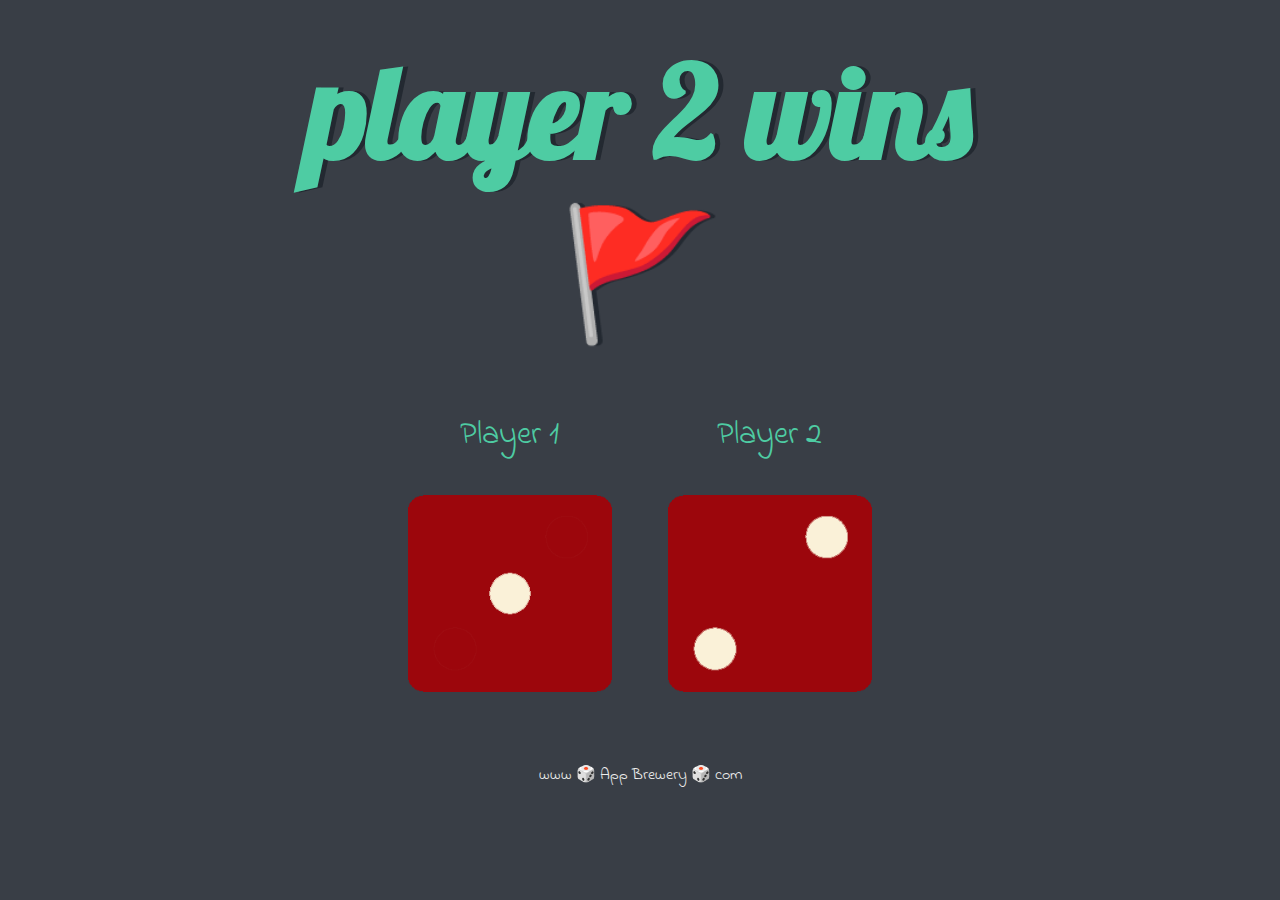
==== index.html @ 7ac2770a "index.html updated" ====
<!DOCTYPE html>
<html lang="en" dir="ltr">
  <head>
    <meta charset="utf-8">
    <title>Dicee</title>
    <link rel="stylesheet" href="styles/styles.css">
    <link href="https://fonts.googleapis.com/css?family=Indie+Flower|Lobster" rel="stylesheet">

  </head>
  <body>

    <div class="container">
      <h1>Refresh Me 🚩</h1>

      <div class="dice">
        <p>Player 1 </p>
        <img class="img1" src="images/dice6.png">
      </div>

      <div class="dice">
        <p>Player 2</p>
        <img class="img2" src="images/dice6.png">
      </div>

    </div>

    <footer>
      www 🎲 App Brewery 🎲 com
    </footer>

    <script src="script/index.js"></script>

  </body>

</html>
---- styles/styles.css ----
.container {
  width: 70%;
  margin: auto;
  text-align: center;
}

.dice {
  text-align: center;
  display: inline-block;

}

body {
  background-color: #393E46;
}

h1 {
  margin: 30px;
  font-family: 'Lobster', cursive;
  text-shadow: 5px 0 #232931;
  font-size: 8rem;
  color: #4ECCA3;
}

p {
  font-size: 2rem;
  color: #4ECCA3;
  font-family: 'Indie Flower', cursive;
}

img {
  width: 80%;
}

footer {
  margin-top: 5%;
  color: #EEEEEE;
  text-align: center;
  font-family: 'Indie Flower', cursive;

}
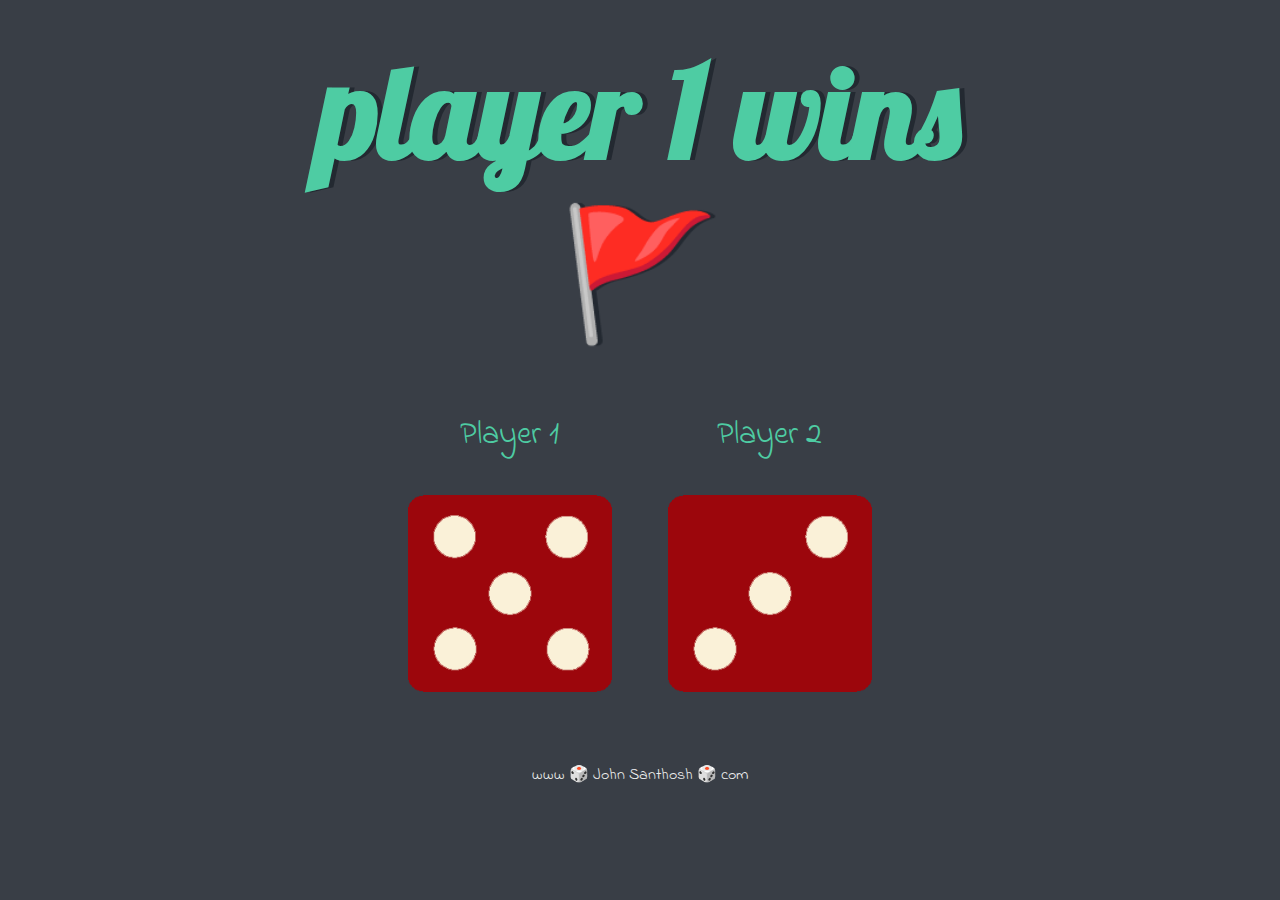
==== commit b44408ce: "minor changes" ====
--- a/index.html
+++ b/index.html
@@ -25,7 +25,7 @@
     </div>
 
     <footer>
-      www 🎲 App Brewery 🎲 com
+      www 🎲 John Santhosh 🎲 com
     </footer>
 
     <script src="script/index.js"></script>
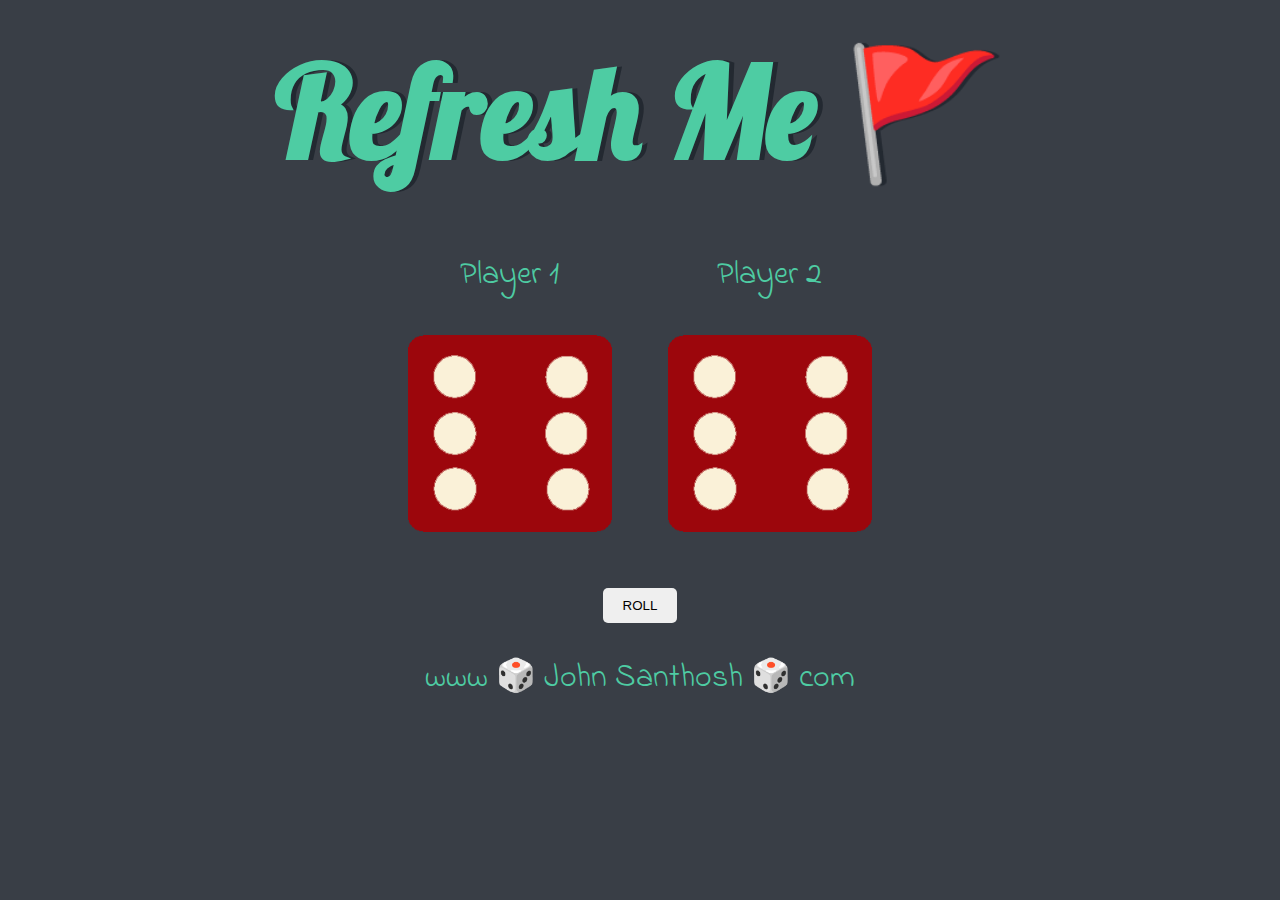
==== commit 98885df0: "updated with jquery and added button instead for refresh" ====
--- a/index.html
+++ b/index.html
@@ -1,35 +1,40 @@
 <!DOCTYPE html>
-<html lang="en" dir="ltr">
+<html lang="en">
   <head>
-    <meta charset="utf-8">
-    <title>Dicee</title>
-    <link rel="stylesheet" href="styles/styles.css">
-    <link href="https://fonts.googleapis.com/css?family=Indie+Flower|Lobster" rel="stylesheet">
-
+    <meta charset="UTF-8" />
+    <meta http-equiv="X-UA-Compatible" content="IE=edge" />
+    <meta name="viewport" content="width=device-width, initial-scale=1.0" />
+    <title>Dice Game</title>
+    <link rel="stylesheet" href="styles/styles.css" />
+    <link
+      href="https://fonts.googleapis.com/css?family=Indie+Flower|Lobster"
+      rel="stylesheet"
+    />
   </head>
   <body>
+    <main>
+      <div class="container">
+        <h1>Refresh Me 🚩</h1>
 
-    <div class="container">
-      <h1>Refresh Me 🚩</h1>
+        <div class="dice">
+          <p>Player 1</p>
+          <img class="img1" src="images/dice6.png" />
+        </div>
 
-      <div class="dice">
-        <p>Player 1 </p>
-        <img class="img1" src="images/dice6.png">
+        <div class="dice">
+          <p>Player 2</p>
+          <img class="img2" src="images/dice6.png" />
+        </div>
       </div>
-
-      <div class="dice">
-        <p>Player 2</p>
-        <img class="img2" src="images/dice6.png">
-      </div>
-
-    </div>
+      <button class="refresh">ROLL</button>
+    </main>
 
     <footer>
-      www 🎲 John Santhosh 🎲 com
+      <p>www 🎲 <a href="#">John Santhosh</a> 🎲 com</p>
     </footer>
 
+    <!-- jQuery -->
+    <script src="https://ajax.googleapis.com/ajax/libs/jquery/3.6.3/jquery.min.js"></script>
     <script src="script/index.js"></script>
-
   </body>
-
 </html>
--- a/styles/styles.css
+++ b/styles/styles.css
@@ -2,40 +2,56 @@
   width: 70%;
   margin: auto;
   text-align: center;
+  margin-bottom: 3rem;
 }
 
 .dice {
   text-align: center;
   display: inline-block;
-
 }
 
 body {
-  background-color: #393E46;
+  background-color: #393e46;
+  text-align: center;
 }
 
 h1 {
   margin: 30px;
-  font-family: 'Lobster', cursive;
+  font-family: "Lobster", cursive;
   text-shadow: 5px 0 #232931;
   font-size: 8rem;
-  color: #4ECCA3;
+  color: #4ecca3;
 }
 
-p {
+p,
+a {
   font-size: 2rem;
-  color: #4ECCA3;
-  font-family: 'Indie Flower', cursive;
+  color: #4ecca3;
+  font-family: "Indie Flower", cursive;
+  text-decoration: none;
 }
 
 img {
   width: 80%;
+  transition: all 0.3s;
 }
 
 footer {
   margin-top: 5%;
-  color: #EEEEEE;
+  color: #eeeeee;
   text-align: center;
-  font-family: 'Indie Flower', cursive;
+  font-family: "Indie Flower", cursive;
+  margin-top: 2rem;
+}
 
+.refresh {
+  border: transparent;
+  outline: none;
+  padding: 10px 1.2rem;
+  border-radius: 5px;
+  cursor: pointer;
 }
+
+.rotate {
+  transform: rotate(180deg);
+}
